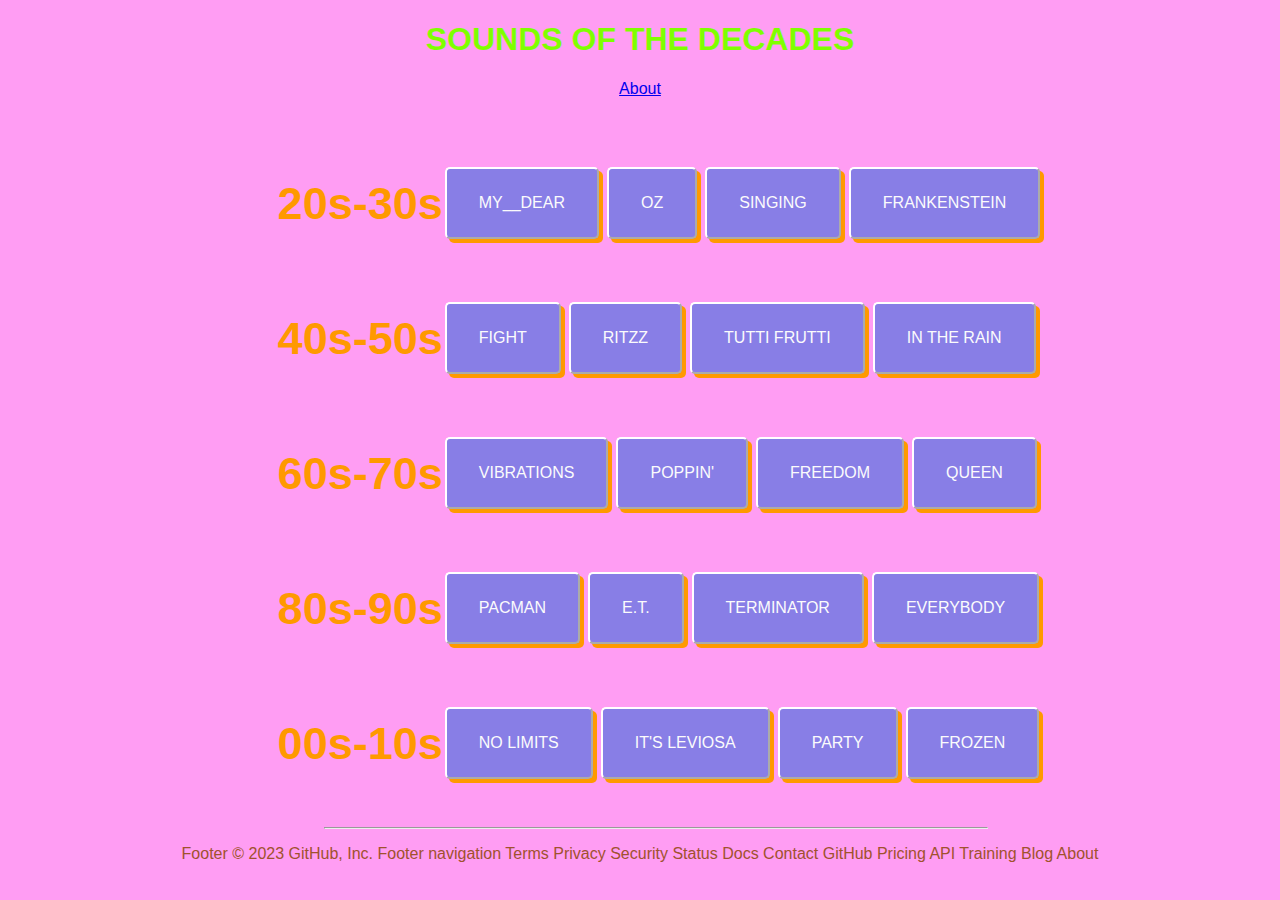
==== index.html @ 508e8b48 "Rename sounds.html to index.html" ====
<!DOCTYPE html>
<html lang="en">
  <head>
    <meta charset="UTF-8" />
    <meta http-equiv="X-UA-Compatible" content="IE=edge" />
    <meta name="viewport" content="width=<device-width>, initial-scale=1.0" />
    <meta name="author" content="team" />
    <title>CFG CHALLENGE</title>
    <link rel="stylesheet" type="text/css" href="sounds.css" />

  </head>

  <body>
    <wrapper class="wrapper">
      <header>
        <h1 class="title">SOUNDS OF THE DECADES</h1>
          <p><a href="second_page.html">About</a></p>
      </header>
   <ul>
    <li><span class="text">20s-30s</span><button id="button1">MY__DEAR</button> <button id="button2">OZ</button> <button id="button3">SINGING</button> <button id="button4"> FRANKENSTEIN</button></li>
    <li><span class="text">40s-50s</span><button id="button5">FIGHT</button> <button id="button6">RITZZ</button> <button id="button7">TUTTI FRUTTI</button> <button id="button8">IN THE RAIN</button></li>
    <li><span class="text">60s-70s</span><button id="button9">VIBRATIONS</button> <button id="button10">POPPIN'</button> <button id="button11">FREEDOM</button> <button id="button12">QUEEN</button></li>
    <li><span class="text">80s-90s</span><button id="button13">PACMAN</button> <button id="button14">E.T.</button> <button id="button15">TERMINATOR</button> <button id="button16">EVERYBODY</button></li>
    <li><span class="text">00s-10s</span><button id="button17">NO LIMITS</button> <button id="button18">IT'S LEVIOSA</button> <button id="button19">PARTY</button> <button id="button20">FROZEN</button></li>    
  </ul>
  <script src="sound.js"></script>
 
</body>

<hr>
<footer>
 
  <p>Footer © 2023 GitHub, Inc. Footer navigation Terms Privacy Security Status Docs Contact GitHub Pricing API Training Blog About</p>

</footer>
</html>
---- sounds.css ----
body {
    background-color: rgba(255, 0, 225, 0.385);
  }
  h1{
    display: flex;
    justify-content: center;
    font-family:Arial, Helvetica, sans-serif;
    color: chartreuse;
 }

button{
    background-color: rgb(136, 126, 230);
    color: rgb(251, 251, 252);
    padding: 25px 32px;
    text-align: center;
    text-decoration: none;
    display: inline-block;
    font-size: 16px;
    margin: 4px 2px;
    transition-duration: 1s;
    cursor: pointer;
    border-radius: 5px;
    border-color: #ffffff;
    box-shadow: 4px 4px rgb(255, 153, 0)
}
button:hover {
    background-color: hsl(36, 100%, 50%);
    box-shadow: 0 5px rgb(163, 159, 152);
    transform: translateY(4px);
     }
button:active {
    background-color: #e70d44;
    transform: translateY(4px);
    }
    ul {
        display: table; 
        margin: 0 auto;
        text-align: left;
        list-style-type: none ;  
  }
li{
    margin-top: 45px;
}
.text {
    font-size: 45px;
    color: rgb(255, 153, 0);
    display: inline-block;
    line-height: 2em;
    vertical-align: middle;
    font-family:Arial, Helvetica, sans-serif;
    font-weight: 800;
    }


   
hr {margin-left:  25%;
    margin-right: 22.5%;
    margin-top: 3% }
p{
    display: flex;
    justify-content: center;
    font-family:Arial, Helvetica, sans-serif;  
   color: sienna;
}
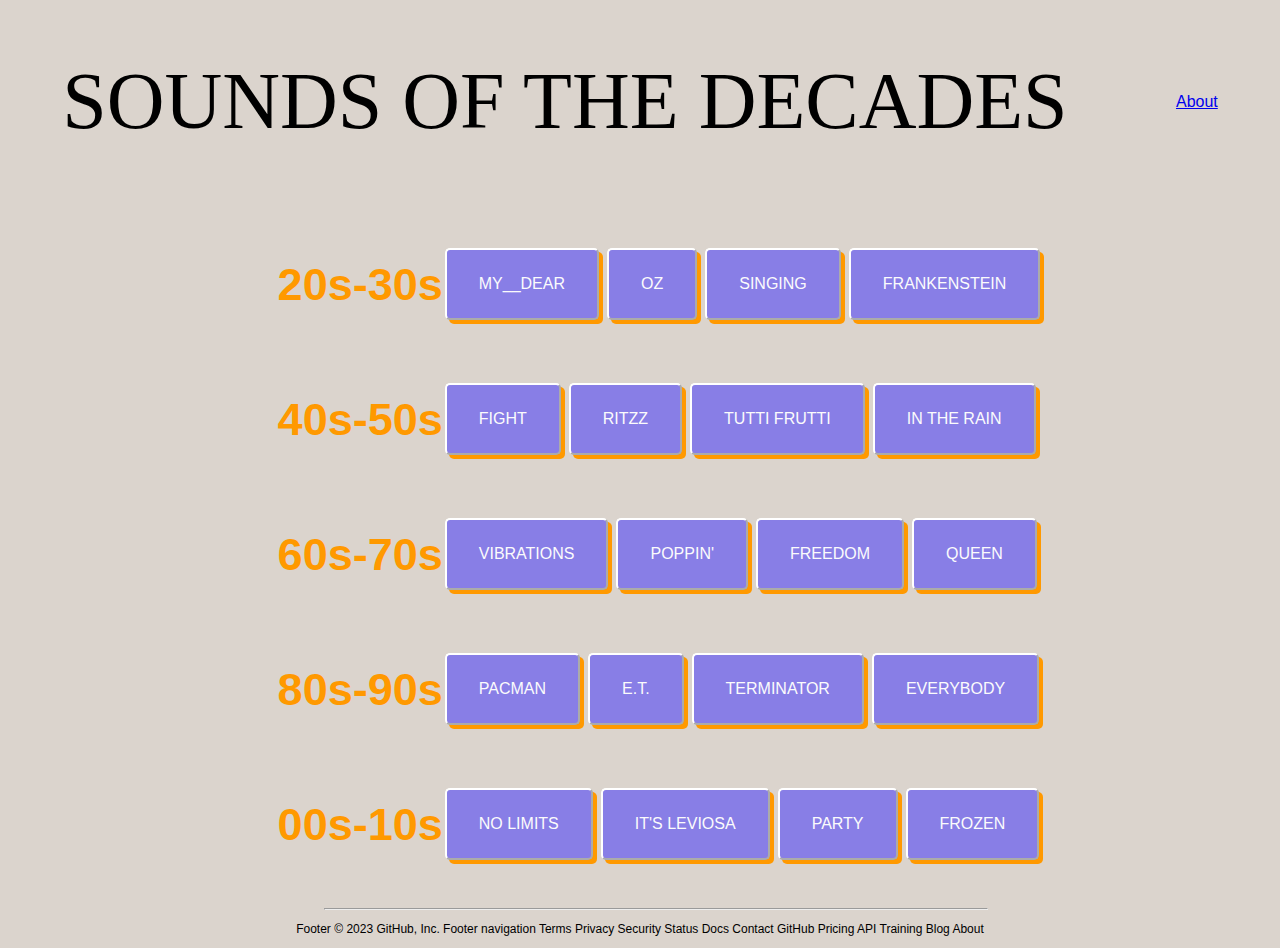
==== commit 5a7193f1: "faulty commit" ====
--- a/index.html
+++ b/index.html
@@ -7,6 +7,7 @@
     <meta name="author" content="team" />
     <title>CFG CHALLENGE</title>
     <link rel="stylesheet" type="text/css" href="sounds.css" />
+    <link href="https://fonts.cdnfonts.com/css/butler" rel="stylesheet">
 
   </head>
 
@@ -34,3 +35,4 @@
 
 </footer>
 </html>
+
--- a/sounds.css
+++ b/sounds.css
@@ -1,12 +1,113 @@
 body {
-    background-color: rgba(255, 0, 225, 0.385);
+    background-color: #DBD4CD;
+
+  }
+
+  
+  .wrap {
+    overflow: hidden;
+    position: relative;
+  }
+  
+  .overlay-bg {
+    opacity: 0.2;
+    position: absolute;
+    left: 0;
+    top: 0;
+    width: 100%;
+    height: auto;
+    background-size: cover;
+    background-repeat: no-repeat;
+    
+
+  }
+  
+    .intro {
+        font-family: Butler;
+        font-size: 120px;
+        font-weight:200; 
+        padding: 0;
+        line-height: 100%;
+    }
+
+     header {
+        display: flex;
+        align-items: center;
+        justify-content: space-around;
+        height: 187px;
+        margin: 0;
+        padding: 0;
+        
+     }
+
+     svg {
+        display: flex;
+        align-self:flex-start;
+     }
+
+ .menu {
+    display: flex;
+    justify-content:flex-end;
+    font-family: butler;
+    font-weight: 275px;
+    font-size: 30px;
+    width: 10%;
+    list-style: none;
+    left:0;
+    right:0;
+    z-index: 10;
+
+    
+ }
+
+ .menu a {
+    display: flex;
+    float: left;
+    padding: 14px 16px;
+    text-decoration: none;
+    font-size: 35px;
+	padding: 10px;
+	width:90%;
+	text-decoration: none;
+	color: #666;
+	transition: 0.3s;
+    margin-top:0px
+  }
+  
+  .menu a:hover {
+    display: flex;
+   color: rgb(184, 165, 255);
+   float: left;
+	padding: 10px;
+	width:90%;
+	float: left;
+	text-decoration: none;
+	color: #fff;
+	transition: 0.3s;
+    margin-top:20px;
+    
+  }
+  
+  .menu a.active {
+    color: rgb(0, 0, 0);
   }
   h1{
     display: flex;
     justify-content: center;
-    font-family:Arial, Helvetica, sans-serif;
-    color: chartreuse;
- }
+    align-items: center;
+    font-family: Butler;
+    font-size: 80px;
+    font-weight:300;
+    justify-content: space-between;
+    }
+    
+    h2 {
+    display: flex;
+    justify-content: center;
+    align-items: center;
+    justify-content: space-between;
+    }
+
 
 button{
     background-color: rgb(136, 126, 230);
@@ -60,8 +161,27 @@
     display: flex;
     justify-content: center;
     font-family:Arial, Helvetica, sans-serif;  
-   color: sienna;
 }
 
+.container {
+    height: 740px;
+    display: flex;
+    justify-content: center;
+    align-items: center;
+    text-align: center;
+}
+  
+.container2 {
+    height: 740px;
+    display: flex;
+    flex-direction: column;
+}
 
- 
+footer {
+    font-family: Butler;
+    font-size: 12px;
+    font-weight:300;
+ }
+  
+
+      
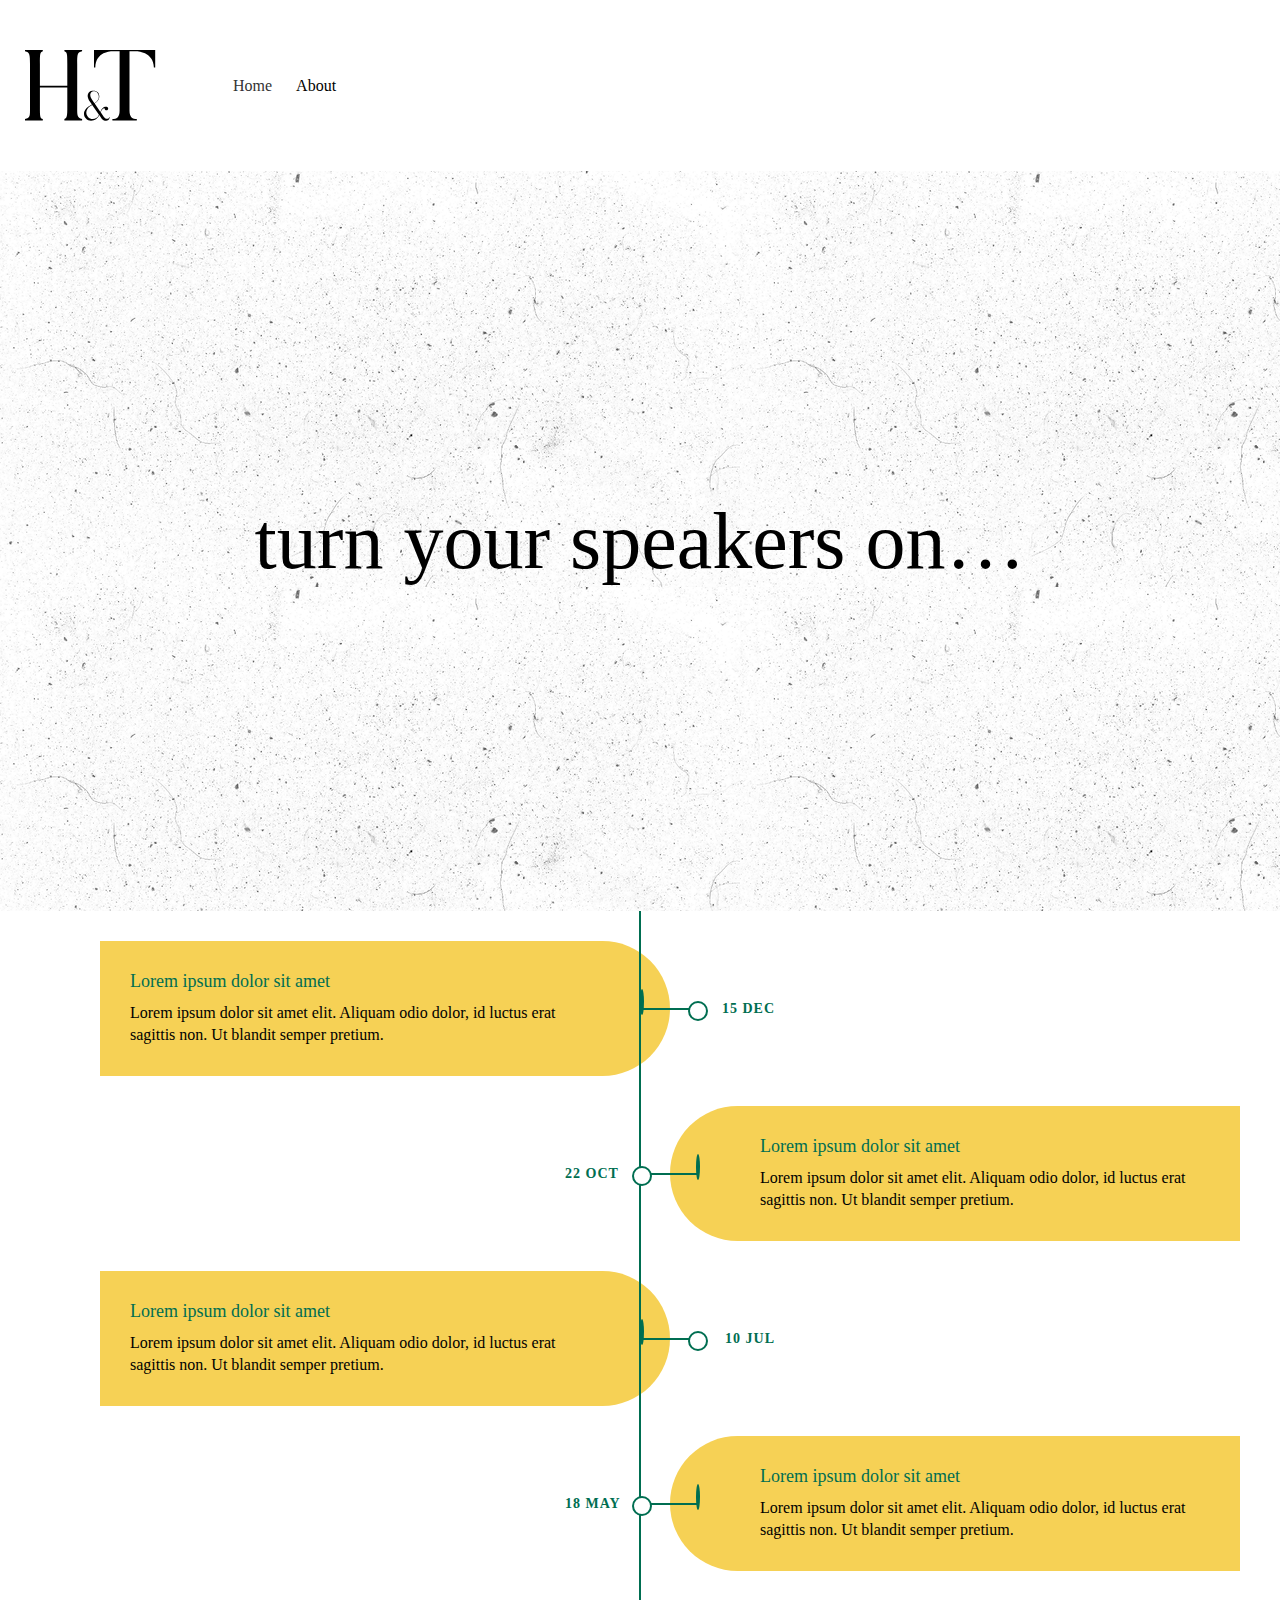
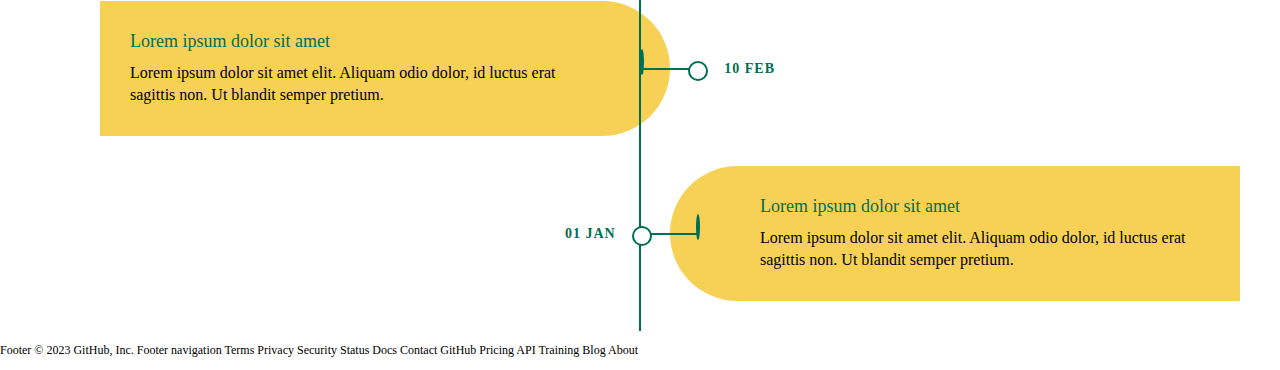
==== commit 9b069f7c: "Co-authored-by: Michael Fatoki Bello <lovekaizen@users.noreply.github.com>" ====
--- a/index.html
+++ b/index.html
@@ -3,36 +3,103 @@
   <head>
     <meta charset="UTF-8" />
     <meta http-equiv="X-UA-Compatible" content="IE=edge" />
-    <meta name="viewport" content="width=<device-width>, initial-scale=1.0" />
+    <meta name="viewport" content="width=
+			<device-width>, initial-scale=1.0" />
     <meta name="author" content="team" />
     <title>CFG CHALLENGE</title>
     <link rel="stylesheet" type="text/css" href="sounds.css" />
-    <link href="https://fonts.cdnfonts.com/css/butler" rel="stylesheet">
-
+    <link rel="stylesheet" type="text/css" href="timeline.css" />
+    <link href="https://fonts.cdnfonts.com/css/butler" rel="stylesheet" />
+    <link rel="stylesheet" href="https://cdnjs.cloudflare.com/ajax/libs/font-awesome/6.3.0/css/all.min.css" integrity="sha512-SzlrxWUlpfuzQ+pcUCosxcglQRNAq/DZjVsC0lE40xsADsfeQoEypE+enwcOiGjk/bSuGGKHEyjSoQ1zVisanQ==" crossorigin="anonymous" referrerpolicy="no-referrer" />
   </head>
-
+  <header>
+    <svg width="131" height="71" viewBox="0 0 131 71" fill="none" xmlns="http://www.w3.org/2000/svg">
+      <path d="M52.2 13.9C52.2 4.2 52.4 2.2 57.1 1.3V0H39.4V1.3C42.2 2.2 42.3 4.2 42.3 13.9V35.8H14.9V13.9C14.9 4.2 15 2.2 17.8 1.3V0H0V1.3C4.8 2.2 5 4.9 5 13.9V56.8C5 66.4 5.3 67.7 0 69.1V70.4H17.8V69.1C15 68.1 14.9 67 14.9 56.8V37.5H42.3V56.8C42.3 65.7 42.1 68.1 39.4 69.1V70.4H57.1V69.1C51.9 67.7 52.2 65 52.2 56.8V13.9Z" fill="black" />
+      <path d="M67.4864 41.48C69.2064 40.84 71.2064 41.4 72.3664 42.64C74.5664 45.36 74.8064 49.92 69.4064 53.2L66.6064 49.12C64.6864 46.28 64.6464 42.56 67.4864 41.48ZM63.0464 66.96C59.3664 62.72 62.2864 58 64.7264 56.44L67.1664 54.96L73.9664 64.68C71.8064 69.84 65.8464 70.24 63.0464 66.96ZM84.2864 66.92C84.2064 68.28 83.0464 68.8 81.9264 68.8C81.9264 68.8 80.1664 68.76 78.8864 66.88L75.7264 62.36C76.8864 58.4 79.6464 57.8 79.6464 58.72C79.6864 59.2 79.8064 59.48 80.2864 59.88C81.0464 60.52 82.1264 60.4 82.7664 59.68C83.5264 58.84 83.1664 57.72 82.5664 57.24C81.9664 56.76 81.0864 56.68 80.2864 56.84C79.2864 57.08 76.9264 57.76 75.4064 61.96L69.6864 53.56C75.9664 49.56 74.6464 44.48 72.7664 42.36C71.6064 41.04 69.6064 40.32 67.0464 40.76C62.5664 41.52 60.8864 46.32 65.0064 51.84L66.8864 54.56L64.4064 56.08C61.1664 57.88 56.4064 63.12 60.7264 68.24C65.1264 73.48 73.0064 69.6 74.2864 65.12L76.7264 68.76C78.2464 71 81.1264 70.76 81.1264 70.76C82.6064 70.68 84.6064 69.56 84.6864 66.92H84.2864Z" fill="black" />
+      <path d="M69 0V17.6H70.3C70.7 1.5 85.6 1.3 88.7 1.3H94.6V60.7C94.6 67.3 91.6 69.1 87.4 69.1V70.4H111.8V69.1C107.6 69.1 104.5 67.3 104.5 60.7V1.3H110.4C111.8 1.3 128.5 1.5 128.9 17.6H130.2V0H69Z" fill="black" />
+    </svg>
+    <ul class="menu">
+      
+      <li>
+        <a class="active" href="/index.html">Home</a>
+      </li>
+      <li>
+        <a href="/second_page.html">About</a>
+      </li>
+    </ul>
+  </header>
   <body>
-    <wrapper class="wrapper">
-      <header>
-        <h1 class="title">SOUNDS OF THE DECADES</h1>
-          <p><a href="second_page.html">About</a></p>
-      </header>
-   <ul>
-    <li><span class="text">20s-30s</span><button id="button1">MY__DEAR</button> <button id="button2">OZ</button> <button id="button3">SINGING</button> <button id="button4"> FRANKENSTEIN</button></li>
-    <li><span class="text">40s-50s</span><button id="button5">FIGHT</button> <button id="button6">RITZZ</button> <button id="button7">TUTTI FRUTTI</button> <button id="button8">IN THE RAIN</button></li>
-    <li><span class="text">60s-70s</span><button id="button9">VIBRATIONS</button> <button id="button10">POPPIN'</button> <button id="button11">FREEDOM</button> <button id="button12">QUEEN</button></li>
-    <li><span class="text">80s-90s</span><button id="button13">PACMAN</button> <button id="button14">E.T.</button> <button id="button15">TERMINATOR</button> <button id="button16">EVERYBODY</button></li>
-    <li><span class="text">00s-10s</span><button id="button17">NO LIMITS</button> <button id="button18">IT'S LEVIOSA</button> <button id="button19">PARTY</button> <button id="button20">FROZEN</button></li>    
-  </ul>
-  <script src="sound.js"></script>
- 
-</body>
-
-<hr>
-<footer>
- 
-  <p>Footer © 2023 GitHub, Inc. Footer navigation Terms Privacy Security Status Docs Contact GitHub Pricing API Training Blog About</p>
-
-</footer>
-</html>
-
+    <div class=hero>
+      <div class="intro">
+        <h1>turn your speakers on…</h1>
+      </div>
+    </div>
+    <div>
+      <div class="timeline">
+        <div class="container left">
+          <div class="date">15 Dec</div>
+          <i class="icon fa fa-headphones"></i>
+          <div class="content">
+            <h2>Lorem ipsum dolor sit amet</h2>
+            <p>
+              Lorem ipsum dolor sit amet elit. Aliquam odio dolor, id luctus erat sagittis non. Ut blandit semper pretium.
+            </p>
+          </div>
+        </div>
+        <div class="container right">
+          <div class="date">22 Oct</div>
+          <i class="icon fa fa-headphones"></i>
+          <div class="content">
+            <h2>Lorem ipsum dolor sit amet</h2>
+            <p>
+              Lorem ipsum dolor sit amet elit. Aliquam odio dolor, id luctus erat sagittis non. Ut blandit semper pretium.
+            </p>
+          </div>
+        </div>
+        <div class="container left">
+          <div class="date">10 Jul</div>
+          <i id="button1" class="icon fa fa-headphones fa"></i>
+          <div class="content">
+            <h2>Lorem ipsum dolor sit amet</h2>
+            <p>
+              Lorem ipsum dolor sit amet elit. Aliquam odio dolor, id luctus erat sagittis non. Ut blandit semper pretium.
+            </p>
+          </div>
+        </div>
+        <div class="container right">
+          <div class="date">18 May</div>
+            <i class="icon fa fa-headphones"></i>
+          <div class="content">
+            <h2>Lorem ipsum dolor sit amet</h2>
+            <p>
+              Lorem ipsum dolor sit amet elit. Aliquam odio dolor, id luctus erat sagittis non. Ut blandit semper pretium.
+            </p>
+          </div>
+        </div>
+        <div class="container left">
+          <div class="date">10 Feb</div>
+          <i class="icon fa fa-headphones"></i>
+          <div class="content">
+            <h2>Lorem ipsum dolor sit amet</h2>
+            <p>
+              Lorem ipsum dolor sit amet elit. Aliquam odio dolor, id luctus erat sagittis non. Ut blandit semper pretium.
+            </p>
+          </div>
+        </div>
+        <div class="container right">
+          <div class="date">01 Jan</div>
+          <i class="icon fa fa-headphones"></i>
+          <div class="content">
+            <h2>Lorem ipsum dolor sit amet</h2>
+            <p>
+              Lorem ipsum dolor sit amet elit. Aliquam odio dolor, id luctus erat sagittis non. Ut blandit semper pretium.
+            </p>
+          </div>
+        </div>
+      </div>
+        <script src="sound.js"></script>
+  </body>
+  <footer>
+    <p>Footer © 2023 GitHub, Inc. Footer navigation Terms Privacy Security Status Docs Contact GitHub Pricing API Training Blog About</p>
+  </footer>
+</html>--- a/sounds.css
+++ b/sounds.css
@@ -1,187 +1,131 @@
 body {
-    background-color: #DBD4CD;
 
+  margin: 0;
+}
+
+.intro {
+  font-family: Butler;
+  font-size: 120px;
+  font-weight: 100;
+  padding: 0;
+  line-height: 70%;
+  position: relative;
+}
+
+.intro2 {
+    display: flex;
+    flex-direction: column;
+    font-family: Butler;
+    font-size: 120px;
+    font-weight: 100;
+    padding: 0;
+    line-height: 70%;
   }
 
-  
-  .wrap {
-    overflow: hidden;
-    position: relative;
-  }
-  
-  .overlay-bg {
-    opacity: 0.2;
-    position: absolute;
-    left: 0;
-    top: 0;
-    width: 100%;
-    height: auto;
-    background-size: cover;
-    background-repeat: no-repeat;
-    
 
-  }
-  
-    .intro {
-        font-family: Butler;
-        font-size: 120px;
-        font-weight:200; 
-        padding: 0;
-        line-height: 100%;
-    }
+.hero {
+  height: 740px;
+  display: flex;
+  justify-content: center;
+  align-items: center;
+  text-align: center;
+  background-image: url('new.3340a84f967c58e17b6d5ac2ab732fdd.gif');
+}
 
-     header {
-        display: flex;
-        align-items: center;
-        justify-content: space-around;
-        height: 187px;
-        margin: 0;
-        padding: 0;
-        
-     }
+header {
+  display: flex;
+  align-items: center;
+  padding: 50px 0;
+  width: 100vw;
+  justify-items: space-between;
+}
 
-     svg {
-        display: flex;
-        align-self:flex-start;
-     }
+svg {
+  display: flex;
+  padding: 0 25px;
+}
 
- .menu {
-    display: flex;
-    justify-content:flex-end;
-    font-family: butler;
-    font-weight: 275px;
-    font-size: 30px;
-    width: 10%;
-    list-style: none;
-    left:0;
-    right:0;
-    z-index: 10;
-
-    
- }
-
- .menu a {
-    display: flex;
-    float: left;
-    padding: 14px 16px;
-    text-decoration: none;
-    font-size: 35px;
-	padding: 10px;
-	width:90%;
-	text-decoration: none;
-	color: #666;
-	transition: 0.3s;
-    margin-top:0px
-  }
-  
-  .menu a:hover {
-    display: flex;
-   color: rgb(184, 165, 255);
-   float: left;
-	padding: 10px;
-	width:90%;
-	float: left;
-	text-decoration: none;
-	color: #fff;
-	transition: 0.3s;
-    margin-top:20px;
-    
-  }
-  
-  .menu a.active {
-    color: rgb(0, 0, 0);
-  }
-  h1{
-    display: flex;
-    justify-content: center;
-    align-items: center;
-    font-family: Butler;
-    font-size: 80px;
-    font-weight:300;
-    justify-content: space-between;
-    }
-    
-    h2 {
-    display: flex;
-    justify-content: center;
-    align-items: center;
-    justify-content: space-between;
-    }
+.menu {
+  font-family: Butler;
+  font-weight: 400;
+  display: flex;
+  list-style: none;
+  justify-self: flex-end;
+}
 
 
-button{
-    background-color: rgb(136, 126, 230);
-    color: rgb(251, 251, 252);
-    padding: 25px 32px;
-    text-align: center;
-    text-decoration: none;
-    display: inline-block;
-    font-size: 16px;
-    margin: 4px 2px;
-    transition-duration: 1s;
-    cursor: pointer;
-    border-radius: 5px;
-    border-color: #ffffff;
-    box-shadow: 4px 4px rgb(255, 153, 0)
+.menu li {
+  padding: 0;
+  margin: 0 12px;
+  list-style: none;
+  display: inline-block;
 }
+
+.menu li a {
+  color: black;
+  text-align: center;
+  text-decoration: none;
+}
+
+.menu a:hover {
+  color: black;
+}
+
+/* Add a color to the active/current link */
+.menu a.active {
+  color: #333;
+}
+
+h1 {
+  display: flex;
+  justify-content: center;
+  align-items: center;
+  font-family: Butler;
+  font-size: 80px;
+  font-weight: 300;
+  justify-content: space-between;
+}
+
+button {
+  background-color: rgb(136, 126, 230);
+  color: rgb(251, 251, 252);
+  padding: 25px 32px;
+  text-align: center;
+  text-decoration: none;
+  display: inline-block;
+  font-size: 16px;
+  margin: 4px 2px;
+  transition-duration: 1s;
+  cursor: pointer;
+  border-radius: 5px;
+  border-color: #ffffff;
+  box-shadow: 4px 4px rgb(255, 153, 0);
+}
+
 button:hover {
-    background-color: hsl(36, 100%, 50%);
-    box-shadow: 0 5px rgb(163, 159, 152);
-    transform: translateY(4px);
-     }
+  background-color: hsl(36, 100%, 50%);
+  box-shadow: 0 5px rgb(163, 159, 152);
+  transform: translateY(4px);
+}
+
 button:active {
-    background-color: #e70d44;
-    transform: translateY(4px);
-    }
-    ul {
-        display: table; 
-        margin: 0 auto;
-        text-align: left;
-        list-style-type: none ;  
-  }
-li{
-    margin-top: 45px;
+  background-color: #e70d44;
+  transform: translateY(4px);
 }
+
 .text {
-    font-size: 45px;
-    color: rgb(255, 153, 0);
-    display: inline-block;
-    line-height: 2em;
-    vertical-align: middle;
-    font-family:Arial, Helvetica, sans-serif;
-    font-weight: 800;
-    }
+  font-size: 45px;
+  color: rgb(255, 153, 0);
+  display: inline-block;
+  line-height: 2em;
+  vertical-align: middle;
+  font-family: Arial, Helvetica, sans-serif;
+  font-weight: 800;
+}
 
 
-   
-hr {margin-left:  25%;
-    margin-right: 22.5%;
-    margin-top: 3% }
-p{
-    display: flex;
-    justify-content: center;
-    font-family:Arial, Helvetica, sans-serif;  
+footer {
+  font-family: Butler;
+  font-size: 12px;
+  font-weight: 300;
 }
-
-.container {
-    height: 740px;
-    display: flex;
-    justify-content: center;
-    align-items: center;
-    text-align: center;
-}
-  
-.container2 {
-    height: 740px;
-    display: flex;
-    flex-direction: column;
-}
-
-footer {
-    font-family: Butler;
-    font-size: 12px;
-    font-weight:300;
- }
-  
-
-      
--- a/timeline.css
+++ b/timeline.css
@@ -0,0 +1,185 @@
+.timeline {
+  position: relative;
+  width: 100%;
+  max-width: 1140px;
+  margin: 0 auto;
+  padding: 15px 0;
+}
+
+.timeline::after {
+  content: '';
+  position: absolute;
+  width: 2px;
+  background: #006E51;
+  top: 0;
+  bottom: 0;
+  left: 50%;
+  margin-left: -1px;
+}
+
+.container {
+  padding: 15px 30px;
+  position: relative;
+  background: inherit;
+  width: 50%;
+}
+
+.container.left {
+  left: 0;
+}
+
+.container.right {
+  left: 50%;
+}
+
+.container::after {
+  content: '';
+  position: absolute;
+  width: 16px;
+  height: 16px;
+  top: calc(50% - 8px);
+  right: -8px;
+  background: #ffffff;
+  border: 2px solid #006E51;
+  border-radius: 16px;
+  z-index: 1;
+}
+
+.container.right::after {
+  left: -8px;
+}
+
+.container::before {
+  content: '';
+  position: absolute;
+  width: 50px;
+  height: 2px;
+  top: calc(50% - 1px);
+  right: 8px;
+  background: #006E51;
+  z-index: 1;
+}
+
+.container.right::before {
+  left: 8px;
+}
+
+.container .date {
+  position: absolute;
+  display: inline-block;
+  top: calc(50% - 8px);
+  text-align: center;
+  font-size: 14px;
+  font-weight: bold;
+  color: #006E51;
+  text-transform: uppercase;
+  letter-spacing: 1px;
+  z-index: 1;
+}
+
+.container.left .date {
+  right: -75px;
+}
+
+.container.right .date {
+  left: -75px;
+}
+
+.play-button {
+
+}
+
+.container .icon {
+  position: absolute;
+  display: inline-block;
+  
+  padding: 11px 0;
+  top: calc(50% - 20px);
+  background: #006E51;
+  border: 2px solid #006E51;
+  border-radius: 50%;
+  text-align: center;
+  font-size: 18px;
+  color: #F6D155;
+  z-index: 1;
+  cursor: pointer;
+}
+
+.container.left .icon {
+  right: 56px;
+}
+
+.container.right .icon {
+  left: 56px;
+}
+
+.container .content {
+  padding: 30px 90px 30px 30px;
+  background: #F6D155;
+  position: relative;
+  border-radius: 0 500px 500px 0;
+}
+
+.container.right .content {
+  padding: 30px 30px 30px 90px;
+  border-radius: 500px 0 0 500px;
+}
+
+.container .content h2 {
+  margin: 0 0 10px 0;
+  font-size: 18px;
+  font-weight: normal;
+  color: #006E51;
+}
+
+.container .content p {
+  margin: 0;
+  font-size: 16px;
+  line-height: 22px;
+  color: #000000;
+}
+
+@media (max-width: 767.98px) {
+  .timeline::after {
+    left: 90px;
+  }
+
+  .container {
+    width: 100%;
+    padding-left: 120px;
+    padding-right: 30px;
+  }
+
+  .container.right {
+    left: 0%;
+  }
+
+  .container.left::after, 
+  .container.right::after {
+    left: 82px;
+  }
+
+  .container.left::before,
+  .container.right::before {
+    left: 100px;
+    border-color: transparent #006E51 transparent transparent;
+  }
+
+  .container.left .date,
+  .container.right .date {
+    right: auto;
+    left: 15px;
+  }
+
+  .container.left .icon,
+  .container.right .icon {
+    right: auto;
+    left: 146px;
+  }
+
+  .container.left .content,
+  .container.right .content {
+    padding: 30px 30px 30px 90px;
+    border-radius: 500px 0 0 500px;
+  }
+}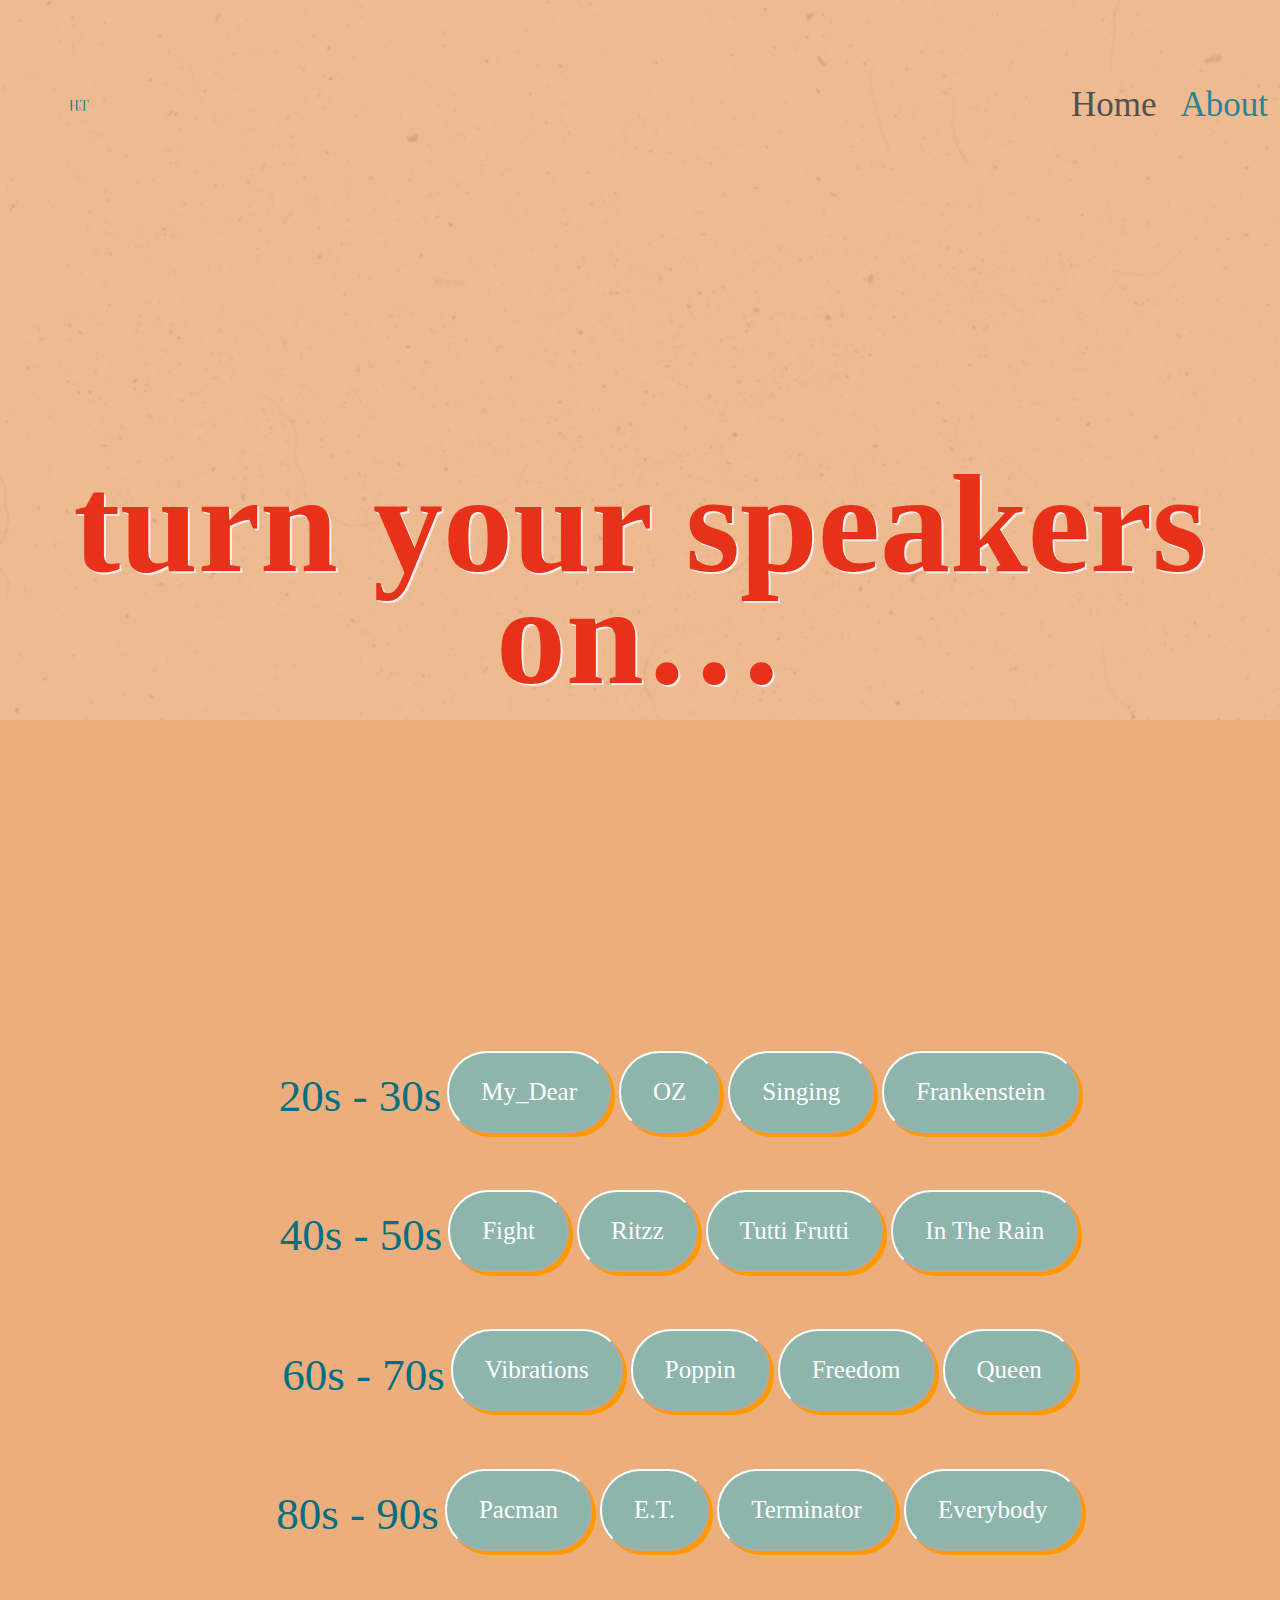
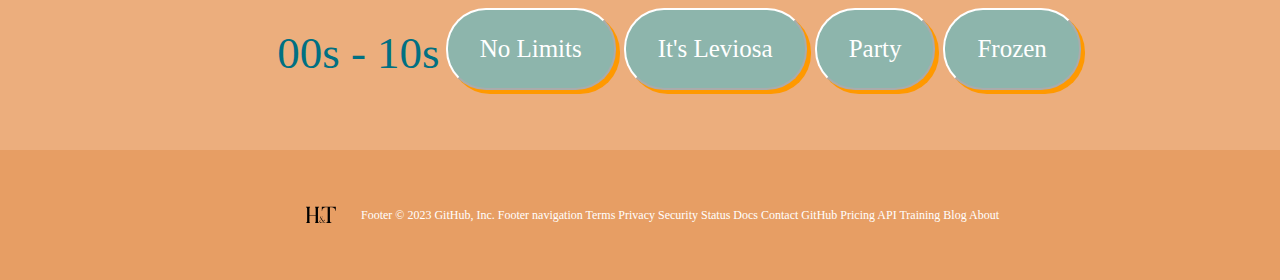
==== commit be2ff321: "Add files via upload" ====
--- a/index.html
+++ b/index.html
@@ -3,103 +3,140 @@
   <head>
     <meta charset="UTF-8" />
     <meta http-equiv="X-UA-Compatible" content="IE=edge" />
-    <meta name="viewport" content="width=
-			<device-width>, initial-scale=1.0" />
+    <meta
+      name="viewport"
+      content="width=
+			<device-width>, initial-scale=1.0"
+    />
     <meta name="author" content="team" />
     <title>CFG CHALLENGE</title>
     <link rel="stylesheet" type="text/css" href="sounds.css" />
     <link rel="stylesheet" type="text/css" href="timeline.css" />
     <link href="https://fonts.cdnfonts.com/css/butler" rel="stylesheet" />
-    <link rel="stylesheet" href="https://cdnjs.cloudflare.com/ajax/libs/font-awesome/6.3.0/css/all.min.css" integrity="sha512-SzlrxWUlpfuzQ+pcUCosxcglQRNAq/DZjVsC0lE40xsADsfeQoEypE+enwcOiGjk/bSuGGKHEyjSoQ1zVisanQ==" crossorigin="anonymous" referrerpolicy="no-referrer" />
+    <link
+      rel="stylesheet"
+      href="https://cdnjs.cloudflare.com/ajax/libs/font-awesome/6.3.0/css/all.min.css"
+      integrity="sha512-SzlrxWUlpfuzQ+pcUCosxcglQRNAq/DZjVsC0lE40xsADsfeQoEypE+enwcOiGjk/bSuGGKHEyjSoQ1zVisanQ=="
+      crossorigin="anonymous"
+      referrerpolicy="no-referrer"
+    />
   </head>
   <header>
-    <svg width="131" height="71" viewBox="0 0 131 71" fill="none" xmlns="http://www.w3.org/2000/svg">
-      <path d="M52.2 13.9C52.2 4.2 52.4 2.2 57.1 1.3V0H39.4V1.3C42.2 2.2 42.3 4.2 42.3 13.9V35.8H14.9V13.9C14.9 4.2 15 2.2 17.8 1.3V0H0V1.3C4.8 2.2 5 4.9 5 13.9V56.8C5 66.4 5.3 67.7 0 69.1V70.4H17.8V69.1C15 68.1 14.9 67 14.9 56.8V37.5H42.3V56.8C42.3 65.7 42.1 68.1 39.4 69.1V70.4H57.1V69.1C51.9 67.7 52.2 65 52.2 56.8V13.9Z" fill="black" />
-      <path d="M67.4864 41.48C69.2064 40.84 71.2064 41.4 72.3664 42.64C74.5664 45.36 74.8064 49.92 69.4064 53.2L66.6064 49.12C64.6864 46.28 64.6464 42.56 67.4864 41.48ZM63.0464 66.96C59.3664 62.72 62.2864 58 64.7264 56.44L67.1664 54.96L73.9664 64.68C71.8064 69.84 65.8464 70.24 63.0464 66.96ZM84.2864 66.92C84.2064 68.28 83.0464 68.8 81.9264 68.8C81.9264 68.8 80.1664 68.76 78.8864 66.88L75.7264 62.36C76.8864 58.4 79.6464 57.8 79.6464 58.72C79.6864 59.2 79.8064 59.48 80.2864 59.88C81.0464 60.52 82.1264 60.4 82.7664 59.68C83.5264 58.84 83.1664 57.72 82.5664 57.24C81.9664 56.76 81.0864 56.68 80.2864 56.84C79.2864 57.08 76.9264 57.76 75.4064 61.96L69.6864 53.56C75.9664 49.56 74.6464 44.48 72.7664 42.36C71.6064 41.04 69.6064 40.32 67.0464 40.76C62.5664 41.52 60.8864 46.32 65.0064 51.84L66.8864 54.56L64.4064 56.08C61.1664 57.88 56.4064 63.12 60.7264 68.24C65.1264 73.48 73.0064 69.6 74.2864 65.12L76.7264 68.76C78.2464 71 81.1264 70.76 81.1264 70.76C82.6064 70.68 84.6064 69.56 84.6864 66.92H84.2864Z" fill="black" />
-      <path d="M69 0V17.6H70.3C70.7 1.5 85.6 1.3 88.7 1.3H94.6V60.7C94.6 67.3 91.6 69.1 87.4 69.1V70.4H111.8V69.1C107.6 69.1 104.5 67.3 104.5 60.7V1.3H110.4C111.8 1.3 128.5 1.5 128.9 17.6H130.2V0H69Z" fill="black" />
+    <svg
+      class="logo"
+      width="131"
+      height="71"
+      viewBox="0 0 131 71"
+      fill="none"
+      xmlns="http://www.w3.org/2000/svg"
+    >
+      <path
+        d="M52.2 13.9C52.2 4.2 52.4 2.2 57.1 1.3V0H39.4V1.3C42.2 2.2 42.3 4.2 42.3 13.9V35.8H14.9V13.9C14.9 4.2 15 2.2 17.8 1.3V0H0V1.3C4.8 2.2 5 4.9 5 13.9V56.8C5 66.4 5.3 67.7 0 69.1V70.4H17.8V69.1C15 68.1 14.9 67 14.9 56.8V37.5H42.3V56.8C42.3 65.7 42.1 68.1 39.4 69.1V70.4H57.1V69.1C51.9 67.7 52.2 65 52.2 56.8V13.9Z"
+        fill="#007082"
+      />
+      <path
+        d="M67.4864 41.48C69.2064 40.84 71.2064 41.4 72.3664 42.64C74.5664 45.36 74.8064 49.92 69.4064 53.2L66.6064 49.12C64.6864 46.28 64.6464 42.56 67.4864 41.48ZM63.0464 66.96C59.3664 62.72 62.2864 58 64.7264 56.44L67.1664 54.96L73.9664 64.68C71.8064 69.84 65.8464 70.24 63.0464 66.96ZM84.2864 66.92C84.2064 68.28 83.0464 68.8 81.9264 68.8C81.9264 68.8 80.1664 68.76 78.8864 66.88L75.7264 62.36C76.8864 58.4 79.6464 57.8 79.6464 58.72C79.6864 59.2 79.8064 59.48 80.2864 59.88C81.0464 60.52 82.1264 60.4 82.7664 59.68C83.5264 58.84 83.1664 57.72 82.5664 57.24C81.9664 56.76 81.0864 56.68 80.2864 56.84C79.2864 57.08 76.9264 57.76 75.4064 61.96L69.6864 53.56C75.9664 49.56 74.6464 44.48 72.7664 42.36C71.6064 41.04 69.6064 40.32 67.0464 40.76C62.5664 41.52 60.8864 46.32 65.0064 51.84L66.8864 54.56L64.4064 56.08C61.1664 57.88 56.4064 63.12 60.7264 68.24C65.1264 73.48 73.0064 69.6 74.2864 65.12L76.7264 68.76C78.2464 71 81.1264 70.76 81.1264 70.76C82.6064 70.68 84.6064 69.56 84.6864 66.92H84.2864Z"
+        fill="#007082"
+      />
+      <path
+        d="M69 0V17.6H70.3C70.7 1.5 85.6 1.3 88.7 1.3H94.6V60.7C94.6 67.3 91.6 69.1 87.4 69.1V70.4H111.8V69.1C107.6 69.1 104.5 67.3 104.5 60.7V1.3H110.4C111.8 1.3 128.5 1.5 128.9 17.6H130.2V0H69Z"
+        fill="#007082"
+      />
     </svg>
     <ul class="menu">
-      
       <li>
-        <a class="active" href="/index.html">Home</a>
+        <a class="active" href="index.html">Home</a>
       </li>
       <li>
-        <a href="/second_page.html">About</a>
+        <a href="second_page.html">About</a>
       </li>
     </ul>
   </header>
+
   <body>
-    <div class=hero>
+    <div class="hero">
+      <img class="demo-bg" src="/new.3340a84f967c58e17b6d5ac2ab732fdd.gif" />
       <div class="intro">
         <h1>turn your speakers on…</h1>
       </div>
     </div>
-    <div>
-      <div class="timeline">
-        <div class="container left">
-          <div class="date">15 Dec</div>
-          <i class="icon fa fa-headphones"></i>
-          <div class="content">
-            <h2>Lorem ipsum dolor sit amet</h2>
-            <p>
-              Lorem ipsum dolor sit amet elit. Aliquam odio dolor, id luctus erat sagittis non. Ut blandit semper pretium.
-            </p>
-          </div>
-        </div>
-        <div class="container right">
-          <div class="date">22 Oct</div>
-          <i class="icon fa fa-headphones"></i>
-          <div class="content">
-            <h2>Lorem ipsum dolor sit amet</h2>
-            <p>
-              Lorem ipsum dolor sit amet elit. Aliquam odio dolor, id luctus erat sagittis non. Ut blandit semper pretium.
-            </p>
-          </div>
-        </div>
-        <div class="container left">
-          <div class="date">10 Jul</div>
-          <i id="button1" class="icon fa fa-headphones fa"></i>
-          <div class="content">
-            <h2>Lorem ipsum dolor sit amet</h2>
-            <p>
-              Lorem ipsum dolor sit amet elit. Aliquam odio dolor, id luctus erat sagittis non. Ut blandit semper pretium.
-            </p>
-          </div>
-        </div>
-        <div class="container right">
-          <div class="date">18 May</div>
-            <i class="icon fa fa-headphones"></i>
-          <div class="content">
-            <h2>Lorem ipsum dolor sit amet</h2>
-            <p>
-              Lorem ipsum dolor sit amet elit. Aliquam odio dolor, id luctus erat sagittis non. Ut blandit semper pretium.
-            </p>
-          </div>
-        </div>
-        <div class="container left">
-          <div class="date">10 Feb</div>
-          <i class="icon fa fa-headphones"></i>
-          <div class="content">
-            <h2>Lorem ipsum dolor sit amet</h2>
-            <p>
-              Lorem ipsum dolor sit amet elit. Aliquam odio dolor, id luctus erat sagittis non. Ut blandit semper pretium.
-            </p>
-          </div>
-        </div>
-        <div class="container right">
-          <div class="date">01 Jan</div>
-          <i class="icon fa fa-headphones"></i>
-          <div class="content">
-            <h2>Lorem ipsum dolor sit amet</h2>
-            <p>
-              Lorem ipsum dolor sit amet elit. Aliquam odio dolor, id luctus erat sagittis non. Ut blandit semper pretium.
-            </p>
-          </div>
-        </div>
-      </div>
-        <script src="sound.js"></script>
+    <div class="container2">
+      <ul class="button-container">
+        <ul class="sub-container">
+          <li>
+            <span class="text">20s - 30s</span>
+            <button id="button1">My_Dear</button>
+            <button id="button2">OZ</button>
+            <button id="button3">Singing</button>
+            <button id="button4">Frankenstein</button>
+          </li>
+        </ul>
+        <ul class="sub-container2">
+          <li>
+            <span class="text">40s - 50s</span>
+            <button id="button5">Fight</button>
+            <button id="button6">Ritzz</button>
+            <button id="button7">Tutti Frutti</button>
+            <button id="button8">In The Rain</button>
+          </li>
+        </ul>
+        <ul class="sub-container3">
+          <li>
+            <span class="text">60s - 70s</span>
+            <button id="button9">Vibrations</button>
+            <button id="button10">Poppin</button>
+            <button id="button11">Freedom</button>
+            <button id="button12">Queen</button>
+          </li>
+        </ul>
+        <ul class="sub-container4">
+          <li>
+            <span class="text">80s - 90s</span>
+            <button id="button13">Pacman</button>
+            <button id="button14">E.T.</button>
+            <button id="button15">Terminator</button>
+            <button id="button16">Everybody</button>
+          </li>
+        </ul>
+        <ul class="sub-container5">
+          <li>
+            <span class="text">00s - 10s</span>
+            <button id="button17">No Limits</button>
+            <button id="button18">It's Leviosa</button>
+            <button id="button19">Party</button>
+            <button id="button20">Frozen</button>
+          </li>
+        </ul>
+      </ul>
+    </div>
+
+    <script src="sound.js"></script>
   </body>
   <footer>
-    <p>Footer © 2023 GitHub, Inc. Footer navigation Terms Privacy Security Status Docs Contact GitHub Pricing API Training Blog About</p>
+    <svg
+      class="logo2"
+      width="131"
+      height="71"
+      viewBox="0 0 131 71"
+      fill="none"
+      xmlns="http://www.w3.org/2000/svg"
+    >
+      <path
+        d="M52.2 13.9C52.2 4.2 52.4 2.2 57.1 1.3V0H39.4V1.3C42.2 2.2 42.3 4.2 42.3 13.9V35.8H14.9V13.9C14.9 4.2 15 2.2 17.8 1.3V0H0V1.3C4.8 2.2 5 4.9 5 13.9V56.8C5 66.4 5.3 67.7 0 69.1V70.4H17.8V69.1C15 68.1 14.9 67 14.9 56.8V37.5H42.3V56.8C42.3 65.7 42.1 68.1 39.4 69.1V70.4H57.1V69.1C51.9 67.7 52.2 65 52.2 56.8V13.9Z"
+        fill="black"
+      />
+      <path
+        d="M67.4864 41.48C69.2064 40.84 71.2064 41.4 72.3664 42.64C74.5664 45.36 74.8064 49.92 69.4064 53.2L66.6064 49.12C64.6864 46.28 64.6464 42.56 67.4864 41.48ZM63.0464 66.96C59.3664 62.72 62.2864 58 64.7264 56.44L67.1664 54.96L73.9664 64.68C71.8064 69.84 65.8464 70.24 63.0464 66.96ZM84.2864 66.92C84.2064 68.28 83.0464 68.8 81.9264 68.8C81.9264 68.8 80.1664 68.76 78.8864 66.88L75.7264 62.36C76.8864 58.4 79.6464 57.8 79.6464 58.72C79.6864 59.2 79.8064 59.48 80.2864 59.88C81.0464 60.52 82.1264 60.4 82.7664 59.68C83.5264 58.84 83.1664 57.72 82.5664 57.24C81.9664 56.76 81.0864 56.68 80.2864 56.84C79.2864 57.08 76.9264 57.76 75.4064 61.96L69.6864 53.56C75.9664 49.56 74.6464 44.48 72.7664 42.36C71.6064 41.04 69.6064 40.32 67.0464 40.76C62.5664 41.52 60.8864 46.32 65.0064 51.84L66.8864 54.56L64.4064 56.08C61.1664 57.88 56.4064 63.12 60.7264 68.24C65.1264 73.48 73.0064 69.6 74.2864 65.12L76.7264 68.76C78.2464 71 81.1264 70.76 81.1264 70.76C82.6064 70.68 84.6064 69.56 84.6864 66.92H84.2864Z"
+        fill="black"
+      />
+      <path
+        d="M69 0V17.6H70.3C70.7 1.5 85.6 1.3 88.7 1.3H94.6V60.7C94.6 67.3 91.6 69.1 87.4 69.1V70.4H111.8V69.1C107.6 69.1 104.5 67.3 104.5 60.7V1.3H110.4C111.8 1.3 128.5 1.5 128.9 17.6H130.2V0H69Z"
+        fill="black"
+      />
+    </svg>
+    <p>
+      Footer © 2023 GitHub, Inc. Footer navigation Terms Privacy Security Status
+      Docs Contact GitHub Pricing API Training Blog About
+    </p>
   </footer>
-</html>+</html>
--- a/sounds.css
+++ b/sounds.css
@@ -1,131 +1,216 @@
-body {
-
-  margin: 0;
-}
-
-.intro {
-  font-family: Butler;
-  font-size: 120px;
-  font-weight: 100;
-  padding: 0;
-  line-height: 70%;
-  position: relative;
-}
-
-.intro2 {
-    display: flex;
-    flex-direction: column;
-    font-family: Butler;
-    font-size: 120px;
-    font-weight: 100;
-    padding: 0;
-    line-height: 70%;
-  }
-
-
-.hero {
-  height: 740px;
-  display: flex;
-  justify-content: center;
-  align-items: center;
-  text-align: center;
-  background-image: url('new.3340a84f967c58e17b6d5ac2ab732fdd.gif');
-}
-
-header {
-  display: flex;
-  align-items: center;
-  padding: 50px 0;
-  width: 100vw;
-  justify-items: space-between;
-}
-
-svg {
-  display: flex;
-  padding: 0 25px;
-}
-
-.menu {
-  font-family: Butler;
-  font-weight: 400;
-  display: flex;
-  list-style: none;
-  justify-self: flex-end;
-}
-
-
-.menu li {
-  padding: 0;
-  margin: 0 12px;
-  list-style: none;
-  display: inline-block;
-}
-
-.menu li a {
-  color: black;
-  text-align: center;
-  text-decoration: none;
-}
-
-.menu a:hover {
-  color: black;
-}
-
-/* Add a color to the active/current link */
-.menu a.active {
-  color: #333;
-}
-
-h1 {
-  display: flex;
-  justify-content: center;
-  align-items: center;
-  font-family: Butler;
-  font-size: 80px;
-  font-weight: 300;
-  justify-content: space-between;
-}
-
-button {
-  background-color: rgb(136, 126, 230);
-  color: rgb(251, 251, 252);
-  padding: 25px 32px;
-  text-align: center;
-  text-decoration: none;
-  display: inline-block;
-  font-size: 16px;
-  margin: 4px 2px;
-  transition-duration: 1s;
-  cursor: pointer;
-  border-radius: 5px;
-  border-color: #ffffff;
-  box-shadow: 4px 4px rgb(255, 153, 0);
-}
-
-button:hover {
-  background-color: hsl(36, 100%, 50%);
-  box-shadow: 0 5px rgb(163, 159, 152);
-  transform: translateY(4px);
-}
-
-button:active {
-  background-color: #e70d44;
-  transform: translateY(4px);
-}
-
-.text {
-  font-size: 45px;
-  color: rgb(255, 153, 0);
-  display: inline-block;
-  line-height: 2em;
-  vertical-align: middle;
-  font-family: Arial, Helvetica, sans-serif;
-  font-weight: 800;
-}
-
-
-footer {
-  font-family: Butler;
-  font-size: 12px;
-  font-weight: 300;
-}
+
+
+ body {
+    margin: 0;
+    background-color: #ECAE7D ;
+    font-family: Butler;
+  }
+
+    svg {
+        display: flex;
+        padding: 0 25px;
+        color: white;
+      }
+
+  
+  .intro {
+    font-family: Butler;
+    font-size: 70px;
+    font-weight: 200;
+    padding: 0;
+    line-height: 160%;
+    color: #E83119;
+    position: relative;
+    text-shadow: 2px 2px #fceded;
+  }
+  
+  .intro2 {
+      display: flex;
+      flex-direction: column;
+      font-family: Butler;
+      font-size: 40px;
+      font-weight: 100;
+      padding: 0;
+      line-height: 150%;
+    }
+  
+    .demo-bg {
+        opacity: 0.15;
+        position: absolute;
+        left: 0;
+        top: 0;
+        width: 100%;
+        height: auto;
+      }
+
+  
+  .hero {
+    height: 740px;
+    display: flex;
+    justify-content: center;
+    align-items: center;
+    text-align: center;
+    
+  }
+  
+  header {
+    display: flex;
+    align-items: center;
+    padding: 50px 0;
+    width: 100vw;
+    justify-items: space-between;
+    overflow: hidden;
+    position: relative;
+
+  }
+  
+  .logo {
+    display: flex;
+    padding: 0 70px;
+  }
+  
+  .menu {
+    font-family: Butler;
+    font-weight: 400;
+    font-size: 35px;
+    display: flex;
+    list-style: none;
+    padding-left: 900px;
+  }
+  
+  
+  .menu li {
+    padding: 0;
+    margin: 0 12px;
+    list-style: none;
+    display: inline-block;
+  }
+  
+  .menu li a {
+    color: #007082;
+    text-align: center;
+    text-decoration: none;
+  }
+  
+  .menu a:hover {
+    color: #ED6335;
+  }
+
+  .menu a.active {
+    color: #333;
+  }
+
+
+  .sub-container {
+    display: flex;
+    flex-direction: row;
+    list-style: none;
+    justify-content: space-between;
+  }
+
+  .sub-container2 {
+    display: flex;
+    flex-direction: row;
+    list-style: none;
+  }
+
+  .sub-container3 {
+    display: flex;
+    flex-direction: row;
+    list-style: none;
+  }
+
+  .sub-container4 {
+    display: flex;
+    flex-direction: row;
+    list-style: none;
+  }
+  .sub-container5 {
+    display: flex;
+    flex-direction: row;
+    list-style: none;
+  }
+
+  button {
+    background-color: #8DB5AC;
+    color: white;
+    padding: 25px 32px;
+    text-align: center;
+    text-decoration: none;
+    display: inline-block;
+    font-size: 25px;
+    margin: 4px 2px;
+    transition-duration: 1s;
+    cursor: pointer;
+    border-radius: 40px;
+    border-color: #FFFFFF;
+    box-shadow: 4px 4px rgb(255, 153, 0);
+    font-family: butler;
+}
+button:hover {
+    background-color: hsl(29, 93%, 49%);
+    box-shadow: 0 5px rgb(95, 74, 39);
+    transform: translateY(4px);
+     }
+button:active {
+    background-color: #2F225C;
+    transform: translateY(4px);
+    }
+.button-container {
+justify-content: center;
+flex-direction: column;
+display: flex;
+margin: 0 auto;
+text-align: left;
+list-style-type: none;
+align-items: center;
+  }
+li{
+    margin-top: 45px;
+}
+.text {
+    font-size: 45px;
+    color: #007082;
+    display: inline-block;
+    line-height: 2em;
+    vertical-align: middle;
+    font-family: butler;
+    font-weight: 400;
+    }
+
+hr {margin-left:  25%;
+    margin-right: 22.5%;
+    margin-top: 3% }
+p{
+    display: flex;
+    justify-content: center;
+    font-family: Butler;
+    font-weight: 100;
+}
+
+footer {
+    display: flex;
+    height: 130px;
+    align-items: center;
+    justify-content: center;
+    font-family: Butler;
+    font-size: 12px;
+    font-weight: 300;
+    background-color: #e79e64;
+    color: white; 
+}
+  
+    .logo2 {
+    display: flex;
+    color: white;
+    height: 30px;
+    width: 30px;
+  }
+  .container2 {
+    height: 800px;
+    display: flex;
+    justify-content: center;
+    align-items: center;
+    text-align: center;
+  }
+  